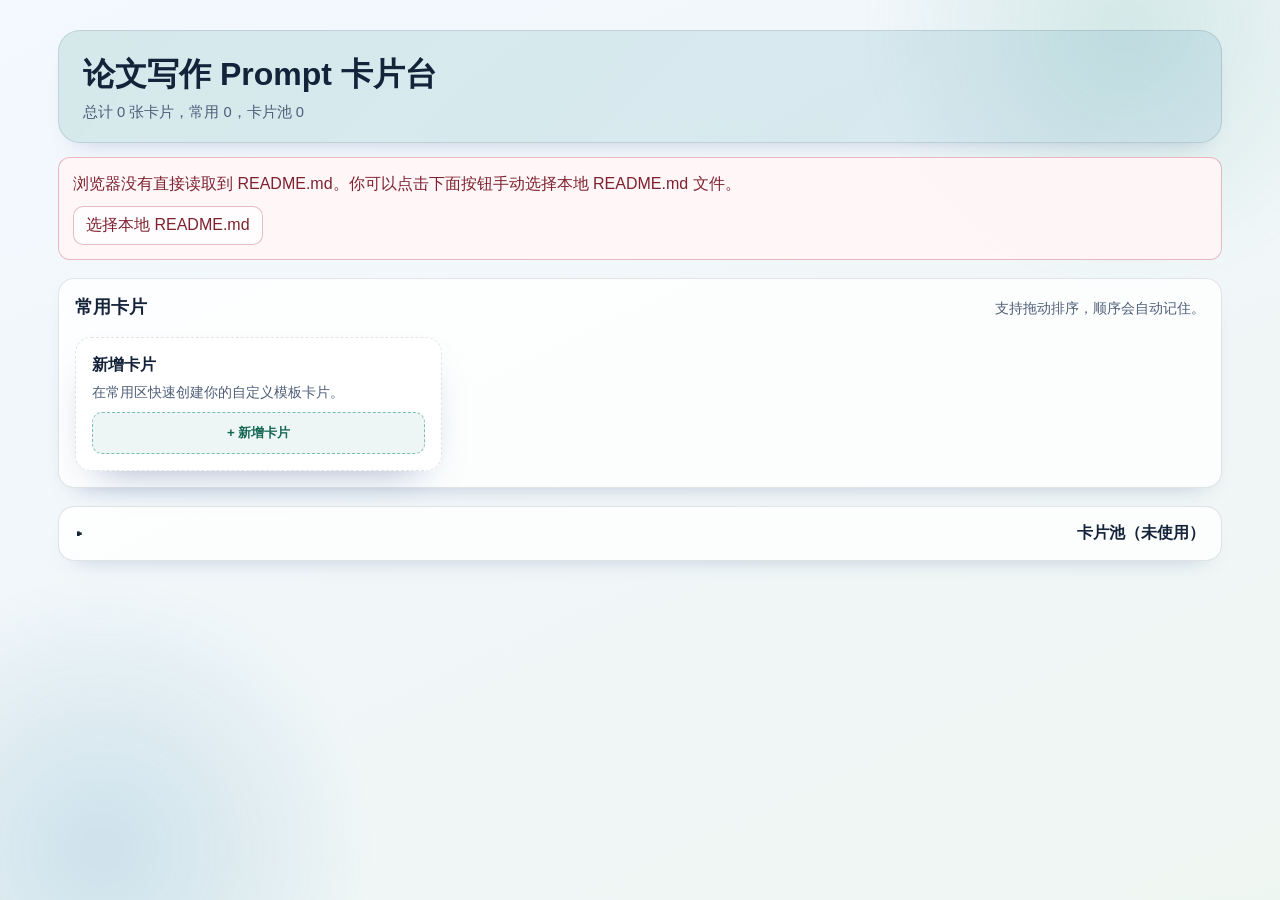
==== index.html @ b2014d8d "add" ====
<!DOCTYPE html>
<html lang="zh-CN">
  <head>
    <meta charset="UTF-8" />
    <meta name="viewport" content="width=device-width, initial-scale=1.0" />
    <title>AI 写作 Prompt 卡片台</title>
    <link rel="stylesheet" href="./styles.css" />
  </head>
  <body>
    <div class="bg-layer bg-layer-a" aria-hidden="true"></div>
    <div class="bg-layer bg-layer-b" aria-hidden="true"></div>
    <main class="page">
      <header class="hero">
        <h1>论文写作 Prompt 卡片台</h1>
        <p id="cardCount" class="card-count">加载中...</p>
      </header>

      <section id="notice" class="notice hidden" aria-live="polite">
        <p id="noticeText"></p>
        <label for="manualFile" class="manual-load-btn hidden">选择本地 README.md</label>
        <input id="manualFile" type="file" accept=".md,text/markdown" class="hidden" />
      </section>

      <section class="zone common-zone" aria-label="常用卡片区">
        <div class="zone-head">
          <h2>常用卡片</h2>
          <p>支持拖动排序，顺序会自动记住。</p>
        </div>
        <section id="commonRoot" class="cards" aria-label="常用卡片列表"></section>
      </section>

      <details id="poolPanel" class="zone pool-zone">
        <summary>
          <span>卡片池（未使用）</span>
        </summary>
        <section id="poolRoot" class="cards" aria-label="卡片池列表"></section>
      </details>
    </main>

    <template id="cardTemplate">
      <article class="card">
        <header class="card-head">
          <div class="card-head-top">
            <h2 class="card-title"></h2>
            <div class="card-icon-actions">
              <button class="icon-btn edit-btn" type="button" aria-label="修改卡片" title="修改卡片">
                <svg viewBox="0 0 24 24" aria-hidden="true">
                  <path d="M3 17.25V21h3.75L19.81 7.94l-3.75-3.75L3 17.25zm14.71-9.04a1 1 0 0 0 0-1.41l-1.5-1.5a1 1 0 0 0-1.41 0l-1.13 1.12 3.75 3.75 1.29-1.96z"/>
                </svg>
              </button>
              <button class="icon-btn clear-input-btn" type="button" aria-label="清空输入" title="清空输入">
                <svg viewBox="0 0 24 24" aria-hidden="true">
                  <path d="M12 5V1L7 6l5 5V7c3.31 0 6 2.69 6 6 0 1.01-.25 1.97-.7 2.8l1.46 1.46A7.92 7.92 0 0 0 20 13c0-4.42-3.58-8-8-8zm-6 6c0-1.01.25-1.97.7-2.8L5.24 6.74A7.92 7.92 0 0 0 4 11c0 4.42 3.58 8 8 8v4l5-5-5-5v4c-3.31 0-6-2.69-6-6z"/>
                </svg>
              </button>
              <button class="icon-btn delete-btn hidden" type="button" aria-label="删除卡片" title="删除卡片">
                <svg viewBox="0 0 24 24" aria-hidden="true">
                  <path d="M6 7h12l-1 14H7L6 7zm3-3h6l1 1h4v2H4V5h4l1-1z"/>
                </svg>
              </button>
            </div>
          </div>
          <p class="card-subtitle"></p>
        </header>
        <textarea class="card-input" placeholder="把要处理的内容贴在这里..."></textarea>
        <div class="card-actions">
          <button class="copy-btn" type="button">复制模板 + 输入</button>
          <button class="toggle-btn" type="button"></button>
        </div>
        <section class="edit-panel hidden">
          <label>
            标题
            <input class="edit-title" type="text" />
          </label>
          <label>
            模板内容
            <textarea class="edit-prompt"></textarea>
          </label>
          <div class="edit-actions">
            <button class="save-edit-btn" type="button">保存修改</button>
            <button class="cancel-edit-btn" type="button">取消</button>
          </div>
        </section>
        <p class="copy-status" aria-live="polite"></p>
        <details class="prompt-preview">
          <summary>查看模板</summary>
          <pre></pre>
        </details>
      </article>
    </template>

    <script src="./app.js"></script>
  </body>
</html>
---- styles.css ----
:root {
  --bg: #f4f8ff;
  --bg-alt: #eef6f2;
  --text: #14223a;
  --muted: #4e5e79;
  --surface: rgba(255, 255, 255, 0.8);
  --surface-strong: rgba(255, 255, 255, 0.95);
  --border: rgba(20, 34, 58, 0.12);
  --border-strong: rgba(20, 34, 58, 0.2);
  --accent: #1f8f78;
  --accent-strong: #14745f;
  --danger: #be4458;
  --radius-xl: 22px;
  --radius-lg: 16px;
  --radius-md: 12px;
  --shadow-lg: 0 18px 40px -24px rgba(21, 52, 120, 0.5);
  --shadow-md: 0 12px 24px -18px rgba(21, 52, 120, 0.35);
  --font-main: "IBM Plex Sans", "Avenir Next", "PingFang SC", "Noto Sans CJK SC",
    "Microsoft YaHei", sans-serif;
  --font-code: "JetBrains Mono", "Fira Code", "SFMono-Regular", Consolas, monospace;
}

*,
*::before,
*::after {
  box-sizing: border-box;
}

html,
body {
  margin: 0;
  min-height: 100%;
}

body {
  position: relative;
  overflow-x: hidden;
  background: linear-gradient(155deg, var(--bg) 0%, var(--bg-alt) 100%);
  color: var(--text);
  font-family: var(--font-main);
}

.bg-layer {
  position: fixed;
  pointer-events: none;
  inset: auto;
  width: 40vmax;
  aspect-ratio: 1;
  border-radius: 50%;
  filter: blur(16px);
  opacity: 0.18;
  z-index: 0;
}

.bg-layer-a {
  top: -18vmax;
  right: -8vmax;
  background: radial-gradient(circle at center, #47a58f 0%, transparent 72%);
}

.bg-layer-b {
  bottom: -16vmax;
  left: -12vmax;
  background: radial-gradient(circle at center, #2f82b8 0%, transparent 76%);
}

.page {
  position: relative;
  z-index: 1;
  max-width: 1200px;
  margin: 0 auto;
  padding: 30px 18px 60px;
}

.hero {
  padding: 24px 24px 20px;
  border-radius: var(--radius-xl);
  background: linear-gradient(135deg, rgba(31, 143, 120, 0.14), rgba(47, 130, 184, 0.12));
  border: 1px solid var(--border);
  box-shadow: var(--shadow-md);
}

.hero h1 {
  margin: 0;
  font-size: clamp(1.55rem, 2.5vw, 2.2rem);
  line-height: 1.2;
}

.card-count {
  margin: 10px 0 0;
  color: var(--muted);
  font-size: 0.92rem;
}

.notice {
  margin-top: 14px;
  padding: 14px;
  border-radius: var(--radius-md);
  border: 1px solid rgba(190, 68, 88, 0.35);
  background: rgba(255, 245, 247, 0.9);
  color: #7f2230;
}

.notice p {
  margin: 0;
  line-height: 1.5;
}

.manual-load-btn {
  display: inline-flex;
  margin-top: 10px;
  cursor: pointer;
  border-radius: 10px;
  border: 1px solid rgba(190, 68, 88, 0.35);
  padding: 8px 12px;
  background: rgba(255, 255, 255, 0.85);
}

.cards {
  margin-top: 18px;
  display: grid;
  grid-template-columns: repeat(auto-fill, minmax(280px, 1fr));
  gap: 14px;
}

.zone {
  margin-top: 18px;
  padding: 16px;
  border-radius: var(--radius-lg);
  background: var(--surface);
  border: 1px solid var(--border);
  box-shadow: var(--shadow-md);
}

.zone-head {
  display: flex;
  justify-content: space-between;
  align-items: baseline;
  gap: 10px;
}

.zone-head h2 {
  margin: 0;
  font-size: 1.1rem;
}

.zone-head p {
  margin: 0;
  color: var(--muted);
  font-size: 0.86rem;
}

.pool-zone summary {
  display: flex;
  justify-content: space-between;
  align-items: center;
  cursor: pointer;
  font-weight: 700;
}

.pool-zone summary::-webkit-details-marker {
  display: none;
}

.pool-zone summary::before {
  content: "▸";
  display: inline-block;
  margin-right: 8px;
  transition: transform 120ms ease;
}

.pool-zone[open] summary::before {
  transform: rotate(90deg);
}

.card {
  padding: 16px;
  border-radius: var(--radius-lg);
  border: 1px solid var(--border);
  background: var(--surface);
  box-shadow: var(--shadow-lg);
  backdrop-filter: blur(8px);
  display: flex;
  flex-direction: column;
  gap: 10px;
  transform: translateY(8px);
  opacity: 0;
  animation: enter 340ms ease forwards;
  animation-delay: var(--delay, 0ms);
}

@keyframes enter {
  to {
    transform: translateY(0);
    opacity: 1;
  }
}

.card-head {
  min-height: 56px;
}

.card-head-top {
  display: flex;
  align-items: flex-start;
  justify-content: space-between;
  gap: 8px;
}

.card-title {
  margin: 0;
  font-size: 1.04rem;
  line-height: 1.32;
  flex: 1;
}

.card-subtitle {
  margin: 6px 0 0;
  color: var(--muted);
  font-size: 0.83rem;
}

.card-icon-actions {
  display: flex;
  gap: 6px;
}

.icon-btn {
  width: 30px;
  height: 30px;
  border-radius: 9px;
  border: 1px solid var(--border);
  background: #fff;
  color: #1f3457;
  display: inline-flex;
  align-items: center;
  justify-content: center;
  cursor: pointer;
  padding: 0;
}

.icon-btn svg {
  width: 16px;
  height: 16px;
  fill: currentColor;
}

.icon-btn:hover {
  background: rgba(47, 130, 184, 0.08);
  border-color: rgba(47, 130, 184, 0.28);
}

.clear-input-btn:hover {
  background: rgba(47, 130, 184, 0.12);
  border-color: rgba(47, 130, 184, 0.34);
  color: #1e6089;
}

.delete-btn {
  color: #9d3040;
  border-color: rgba(190, 68, 88, 0.32);
}

.delete-btn:hover {
  background: rgba(190, 68, 88, 0.12);
  border-color: rgba(190, 68, 88, 0.38);
}

.card-input {
  min-height: 125px;
  resize: vertical;
  border-radius: var(--radius-md);
  border: 1px solid var(--border);
  padding: 10px 12px;
  font-size: 0.94rem;
  line-height: 1.5;
  font-family: var(--font-main);
  color: var(--text);
  background: var(--surface-strong);
  outline: none;
}

.card-input:focus {
  border-color: rgba(47, 130, 184, 0.5);
  box-shadow: 0 0 0 3px rgba(47, 130, 184, 0.18);
}

.card-actions {
  display: flex;
  gap: 8px;
}

.card-actions button {
  flex: 1;
  min-height: 38px;
  border-radius: 10px;
  border: 1px solid transparent;
  cursor: pointer;
  font-weight: 600;
  font-size: 0.88rem;
  transition: transform 80ms ease, filter 140ms ease, box-shadow 140ms ease;
}

.card-actions button:active {
  transform: translateY(1px);
}

.copy-btn {
  background: linear-gradient(140deg, var(--accent), var(--accent-strong));
  color: #fff;
  box-shadow: 0 10px 18px -12px rgba(31, 143, 120, 0.8);
}

.copy-btn:hover {
  filter: brightness(1.04);
}

.toggle-btn.secondary {
  background: rgba(47, 130, 184, 0.1);
  color: #1e6089;
  border-color: rgba(47, 130, 184, 0.24);
}

.toggle-btn.warning {
  background: rgba(190, 68, 88, 0.1);
  color: #9d3040;
  border-color: rgba(190, 68, 88, 0.24);
}

.edit-panel {
  padding: 10px;
  border-radius: 10px;
  border: 1px dashed var(--border-strong);
  background: rgba(255, 255, 255, 0.72);
}

.edit-panel label {
  display: block;
  font-size: 0.82rem;
  color: var(--muted);
}

.edit-panel label + label {
  margin-top: 8px;
}

.edit-panel input,
.edit-panel textarea {
  width: 100%;
  margin-top: 6px;
  border-radius: 8px;
  border: 1px solid var(--border);
  background: #fff;
  padding: 8px 10px;
  font-size: 0.9rem;
  color: var(--text);
  font-family: var(--font-main);
}

.edit-panel textarea {
  min-height: 120px;
  resize: vertical;
}

.edit-actions {
  margin-top: 8px;
  display: flex;
  gap: 8px;
}

.edit-actions button {
  flex: 1;
  min-height: 34px;
  border-radius: 8px;
  border: 1px solid var(--border);
  background: #fff;
  font-weight: 600;
  cursor: pointer;
}

.save-edit-btn {
  background: rgba(31, 143, 120, 0.1) !important;
  border-color: rgba(31, 143, 120, 0.28) !important;
  color: #166854;
}

.add-card {
  justify-content: center;
  border-style: dashed;
}

.add-card-head h3 {
  margin: 0;
  font-size: 1.02rem;
}

.add-card-head p {
  margin: 8px 0 0;
  color: var(--muted);
  font-size: 0.86rem;
}

.open-add-btn {
  width: 100%;
  min-height: 42px;
  border-radius: 10px;
  border: 1px dashed rgba(31, 143, 120, 0.55);
  background: rgba(31, 143, 120, 0.08);
  color: #166854;
  font-weight: 700;
  cursor: pointer;
}

.add-form {
  margin-top: 6px;
  border-top: 1px dashed var(--border);
  padding-top: 10px;
}

.add-form label {
  display: block;
  font-size: 0.82rem;
  color: var(--muted);
}

.add-form label + label {
  margin-top: 8px;
}

.add-form input,
.add-form textarea {
  width: 100%;
  margin-top: 6px;
  border-radius: 8px;
  border: 1px solid var(--border);
  background: #fff;
  padding: 8px 10px;
  font-size: 0.9rem;
  color: var(--text);
  font-family: var(--font-main);
}

.add-form textarea {
  min-height: 120px;
  resize: vertical;
}

.add-form-actions {
  margin-top: 8px;
  display: flex;
  gap: 8px;
}

.add-form-actions button {
  flex: 1;
  min-height: 34px;
  border-radius: 8px;
  border: 1px solid var(--border);
  background: #fff;
  font-weight: 600;
  cursor: pointer;
}

.create-btn {
  background: rgba(31, 143, 120, 0.1) !important;
  border-color: rgba(31, 143, 120, 0.3) !important;
  color: #166854;
}

.add-status {
  min-height: 1.2em;
  margin: 8px 0 0;
  font-size: 0.82rem;
  color: var(--muted);
}

.add-status.error {
  color: var(--danger);
}

.copy-status {
  min-height: 1.2em;
  margin: 0;
  font-size: 0.82rem;
  color: var(--muted);
}

.copy-status.success {
  color: var(--accent-strong);
}

.copy-status.error {
  color: var(--danger);
}

.prompt-preview {
  margin-top: 2px;
  border-top: 1px dashed var(--border);
  padding-top: 8px;
}

.prompt-preview summary {
  cursor: pointer;
  color: var(--muted);
  font-size: 0.83rem;
}

.prompt-preview pre {
  margin: 8px 0 0;
  max-height: 220px;
  overflow: auto;
  white-space: pre-wrap;
  font-size: 0.8rem;
  line-height: 1.5;
  padding: 10px;
  border-radius: 10px;
  background: rgba(15, 26, 44, 0.92);
  color: #dce9ff;
  font-family: var(--font-code);
}

.hidden {
  display: none !important;
}

.empty-tip {
  margin: 4px 0;
  color: var(--muted);
  font-size: 0.9rem;
}

.card.draggable {
  cursor: grab;
}

.card.dragging {
  opacity: 0.48;
}

.card.drag-over {
  outline: 2px dashed rgba(31, 143, 120, 0.5);
  outline-offset: 2px;
}

@media (max-width: 720px) {
  .page {
    padding: 22px 12px 48px;
  }

  .hero {
    padding: 18px 16px;
  }

  .cards {
    grid-template-columns: 1fr;
    gap: 12px;
  }

  .zone-head {
    flex-direction: column;
    align-items: flex-start;
  }

  .pool-zone summary {
    align-items: flex-start;
    gap: 8px;
    flex-direction: column;
  }
}
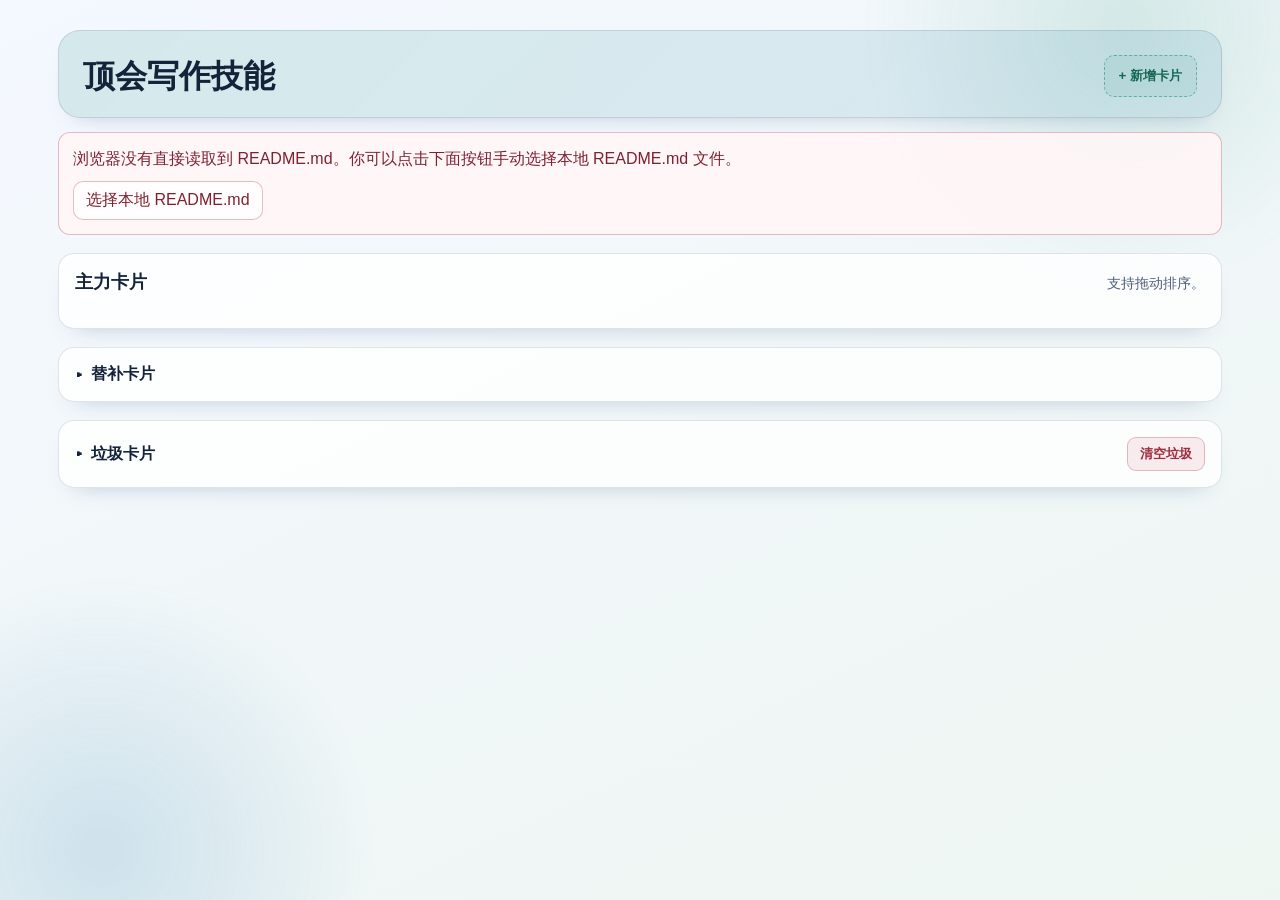
==== commit bbfc69c8: "Refine card workflow UI and add trash section behavior" ====
--- a/index.html
+++ b/index.html
@@ -3,7 +3,7 @@
   <head>
     <meta charset="UTF-8" />
     <meta name="viewport" content="width=device-width, initial-scale=1.0" />
-    <title>AI 写作 Prompt 卡片台</title>
+    <title>顶会写作技能</title>
     <link rel="stylesheet" href="./styles.css" />
   </head>
   <body>
@@ -11,8 +11,10 @@
     <div class="bg-layer bg-layer-b" aria-hidden="true"></div>
     <main class="page">
       <header class="hero">
-        <h1>论文写作 Prompt 卡片台</h1>
-        <p id="cardCount" class="card-count">加载中...</p>
+        <div class="hero-head">
+          <h1>顶会写作技能</h1>
+          <button id="openAddBtn" class="open-add-btn" type="button">+ 新增卡片</button>
+        </div>
       </header>
 
       <section id="notice" class="notice hidden" aria-live="polite">
@@ -21,21 +23,61 @@
         <input id="manualFile" type="file" accept=".md,text/markdown" class="hidden" />
       </section>
 
-      <section class="zone common-zone" aria-label="常用卡片区">
+      <section class="zone common-zone" aria-label="主力卡片区">
         <div class="zone-head">
-          <h2>常用卡片</h2>
-          <p>支持拖动排序，顺序会自动记住。</p>
+          <div class="zone-head-main">
+            <h2>主力卡片</h2>
+          </div>
+          <p>支持拖动排序。</p>
         </div>
-        <section id="commonRoot" class="cards" aria-label="常用卡片列表"></section>
+        <section id="commonRoot" class="cards" aria-label="主力卡片列表"></section>
       </section>
 
       <details id="poolPanel" class="zone pool-zone">
         <summary>
-          <span>卡片池（未使用）</span>
+          <span>替补卡片</span>
         </summary>
-        <section id="poolRoot" class="cards" aria-label="卡片池列表"></section>
+        <section id="poolRoot" class="cards" aria-label="替补卡片列表"></section>
+      </details>
+
+      <details id="trashPanel" class="zone trash-zone">
+        <summary>
+          <span>垃圾卡片</span>
+          <button id="clearTrashBtn" class="clear-trash-btn" type="button">清空垃圾</button>
+        </summary>
+        <section id="trashRoot" class="cards" aria-label="垃圾卡片列表"></section>
       </details>
     </main>
+
+    <div id="addModal" class="modal hidden" role="dialog" aria-modal="true" aria-labelledby="addModalTitle">
+      <div id="addModalMask" class="modal-mask"></div>
+      <section class="modal-panel">
+        <h3 id="addModalTitle">新增卡片</h3>
+        <details class="meta-template-panel">
+          <summary>
+            <span>元模板</span>
+            <span id="metaStatusText" class="meta-status"></span>
+          </summary>
+          <textarea id="metaTemplateInput" readonly></textarea>
+        </details>
+        <label>
+          需求
+          <textarea id="metaNeedInput" placeholder="例如：把论文 Introduction 压缩成顶会风格 Abstract，300字内。"></textarea>
+        </label>
+        <div class="add-form-actions">
+          <button id="copyMetaBtn" class="create-btn" type="button">复制元模板 + 需求</button>
+        </div>
+        <label>
+          Skills
+          <textarea id="addPromptInput" placeholder="粘贴 AI 返回内容：第一行写标题，后续写完整 skills 模板。"></textarea>
+        </label>
+        <div class="add-form-actions">
+          <button id="createCardBtn" class="create-btn" type="button">创建卡片</button>
+          <button id="cancelAddBtn" type="button">取消</button>
+        </div>
+        <p id="addStatusText" class="add-status"></p>
+      </section>
+    </div>
 
     <template id="cardTemplate">
       <article class="card">
@@ -64,7 +106,7 @@
         </header>
         <textarea class="card-input" placeholder="把要处理的内容贴在这里..."></textarea>
         <div class="card-actions">
-          <button class="copy-btn" type="button">复制模板 + 输入</button>
+          <button class="copy-btn" type="button">复制全部</button>
           <button class="toggle-btn" type="button"></button>
         </div>
         <section class="edit-panel hidden">
--- a/styles.css
+++ b/styles.css
@@ -80,16 +80,17 @@
   box-shadow: var(--shadow-md);
 }
 
+.hero-head {
+  display: flex;
+  align-items: center;
+  justify-content: space-between;
+  gap: 12px;
+}
+
 .hero h1 {
   margin: 0;
   font-size: clamp(1.55rem, 2.5vw, 2.2rem);
   line-height: 1.2;
-}
-
-.card-count {
-  margin: 10px 0 0;
-  color: var(--muted);
-  font-size: 0.92rem;
 }
 
 .notice {
@@ -119,7 +120,7 @@
 .cards {
   margin-top: 18px;
   display: grid;
-  grid-template-columns: repeat(auto-fill, minmax(280px, 1fr));
+  grid-template-columns: repeat(4, minmax(0, 1fr));
   gap: 14px;
 }
 
@@ -144,33 +145,62 @@
   font-size: 1.1rem;
 }
 
+.zone-head-main {
+  display: flex;
+  align-items: center;
+}
+
 .zone-head p {
   margin: 0;
   color: var(--muted);
   font-size: 0.86rem;
-}
-
-.pool-zone summary {
-  display: flex;
-  justify-content: space-between;
+  margin-left: auto;
+}
+
+.clear-trash-btn {
+  min-height: 34px;
+  padding: 0 12px;
+  border-radius: 9px;
+  border: 1px solid rgba(190, 68, 88, 0.32);
+  background: rgba(190, 68, 88, 0.1);
+  color: #9d3040;
+  font-weight: 600;
+  cursor: pointer;
+}
+
+.pool-zone > summary,
+.trash-zone > summary {
+  display: flex;
+  justify-content: flex-start;
   align-items: center;
   cursor: pointer;
   font-weight: 700;
 }
 
-.pool-zone summary::-webkit-details-marker {
+.pool-zone > summary::-webkit-details-marker,
+.trash-zone > summary::-webkit-details-marker {
   display: none;
 }
 
-.pool-zone summary::before {
+.pool-zone > summary::before,
+.trash-zone > summary::before {
   content: "▸";
   display: inline-block;
   margin-right: 8px;
   transition: transform 120ms ease;
 }
 
-.pool-zone[open] summary::before {
+.pool-zone[open] > summary::before,
+.trash-zone[open] > summary::before {
   transform: rotate(90deg);
+}
+
+.trash-zone > summary {
+  justify-content: flex-start;
+}
+
+.trash-zone .clear-trash-btn {
+  margin-left: auto;
 }
 
 .card {
@@ -182,7 +212,7 @@
   backdrop-filter: blur(8px);
   display: flex;
   flex-direction: column;
-  gap: 10px;
+  gap: 8px;
   transform: translateY(8px);
   opacity: 0;
   animation: enter 340ms ease forwards;
@@ -197,7 +227,7 @@
 }
 
 .card-head {
-  min-height: 56px;
+  min-height: 0;
 }
 
 .card-head-top {
@@ -401,7 +431,9 @@
 }
 
 .open-add-btn {
-  width: 100%;
+  width: auto;
+  padding: 0 14px;
+  white-space: nowrap;
   min-height: 42px;
   border-radius: 10px;
   border: 1px dashed rgba(31, 143, 120, 0.55);
@@ -411,24 +443,96 @@
   cursor: pointer;
 }
 
-.add-form {
-  margin-top: 6px;
-  border-top: 1px dashed var(--border);
-  padding-top: 10px;
-}
-
-.add-form label {
+.modal {
+  position: fixed;
+  inset: 0;
+  z-index: 30;
+  display: grid;
+  place-items: center;
+}
+
+.modal-mask {
+  position: absolute;
+  inset: 0;
+  background: rgba(8, 16, 28, 0.45);
+  backdrop-filter: blur(2px);
+}
+
+.modal-panel {
+  position: relative;
+  width: min(760px, calc(100vw - 28px));
+  max-height: calc(100vh - 36px);
+  overflow: auto;
+  padding: 14px;
+  border-radius: 14px;
+  border: 1px solid var(--border);
+  background: var(--surface-strong);
+  box-shadow: var(--shadow-lg);
+}
+
+.modal-panel h3 {
+  margin: 0 0 8px;
+  font-size: 1.02rem;
+}
+
+.meta-template-panel {
+  margin: 2px 0 8px;
+  border: 1px dashed var(--border);
+  border-radius: 10px;
+  padding: 8px 10px;
+  background: rgba(255, 255, 255, 0.7);
+}
+
+.meta-template-panel > summary {
+  list-style: none;
+  display: flex;
+  align-items: center;
+  justify-content: space-between;
+  gap: 10px;
+  cursor: pointer;
+  font-size: 0.9rem;
+  font-weight: 600;
+}
+
+.meta-template-panel > summary::-webkit-details-marker {
+  display: none;
+}
+
+.meta-template-panel > summary::before {
+  content: "▸";
+  margin-right: 8px;
+  transition: transform 120ms ease;
+}
+
+.meta-template-panel[open] > summary::before {
+  transform: rotate(90deg);
+}
+
+.meta-status {
+  font-size: 0.8rem;
+  color: var(--muted);
+}
+
+.meta-status.success {
+  color: var(--accent-strong);
+}
+
+.meta-status.error {
+  color: var(--danger);
+}
+
+.modal-panel label {
   display: block;
   font-size: 0.82rem;
   color: var(--muted);
 }
 
-.add-form label + label {
+.modal-panel label + label {
   margin-top: 8px;
 }
 
-.add-form input,
-.add-form textarea {
+.modal-panel input,
+.modal-panel textarea {
   width: 100%;
   margin-top: 6px;
   border-radius: 8px;
@@ -440,9 +544,22 @@
   font-family: var(--font-main);
 }
 
-.add-form textarea {
+.modal-panel textarea {
   min-height: 120px;
   resize: vertical;
+}
+
+#metaTemplateInput {
+  margin-top: 8px;
+  min-height: 280px;
+  font-family: var(--font-code);
+  font-size: 0.8rem;
+  line-height: 1.5;
+  background: rgba(245, 248, 255, 0.95);
+}
+
+#metaNeedInput {
+  min-height: 110px;
 }
 
 .add-form-actions {
@@ -476,6 +593,10 @@
 
 .add-status.error {
   color: var(--danger);
+}
+
+.add-status.success {
+  color: var(--accent-strong);
 }
 
 .copy-status {
@@ -542,6 +663,18 @@
   outline-offset: 2px;
 }
 
+@media (max-width: 1180px) {
+  .cards {
+    grid-template-columns: repeat(3, minmax(0, 1fr));
+  }
+}
+
+@media (max-width: 920px) {
+  .cards {
+    grid-template-columns: repeat(2, minmax(0, 1fr));
+  }
+}
+
 @media (max-width: 720px) {
   .page {
     padding: 22px 12px 48px;
@@ -551,6 +684,11 @@
     padding: 18px 16px;
   }
 
+  .hero-head {
+    align-items: flex-start;
+    flex-direction: column;
+  }
+
   .cards {
     grid-template-columns: 1fr;
     gap: 12px;
@@ -561,9 +699,11 @@
     align-items: flex-start;
   }
 
-  .pool-zone summary {
+  .pool-zone > summary,
+  .trash-zone > summary {
     align-items: flex-start;
     gap: 8px;
     flex-direction: column;
   }
-}
+
+}
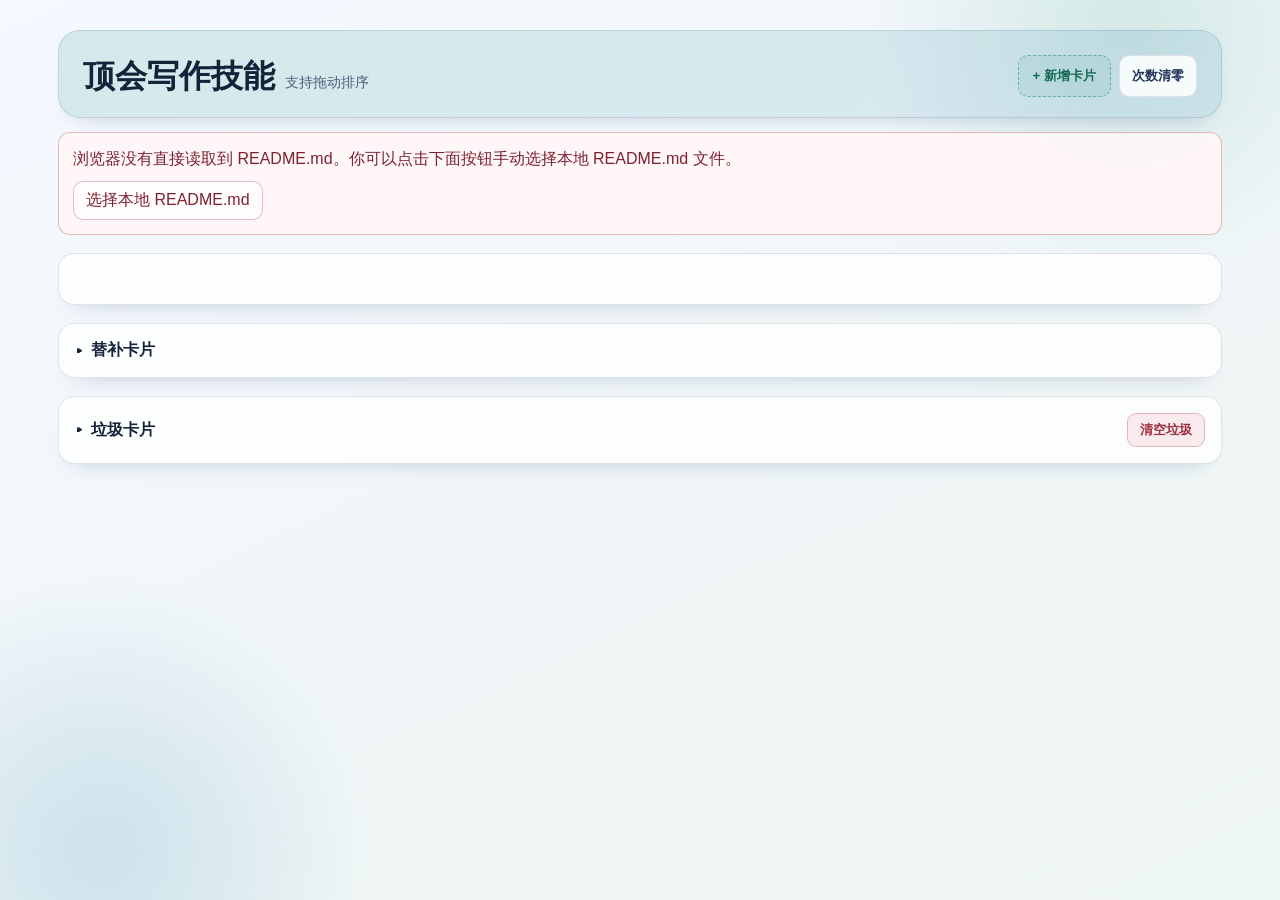
==== commit 4ba8052b: "Add usage reset action in hero and wire usage reset logic" ====
--- a/index.html
+++ b/index.html
@@ -12,8 +12,14 @@
     <main class="page">
       <header class="hero">
         <div class="hero-head">
-          <h1>顶会写作技能</h1>
-          <button id="openAddBtn" class="open-add-btn" type="button">+ 新增卡片</button>
+          <div class="hero-title-wrap">
+            <h1>顶会写作技能</h1>
+            <span class="hero-tip">支持拖动排序</span>
+          </div>
+          <div class="hero-actions">
+            <button id="openAddBtn" class="open-add-btn" type="button">+ 新增卡片</button>
+            <button id="resetUsageBtn" class="reset-usage-btn" type="button">次数清零</button>
+          </div>
         </div>
       </header>
 
@@ -24,12 +30,6 @@
       </section>
 
       <section class="zone common-zone" aria-label="主力卡片区">
-        <div class="zone-head">
-          <div class="zone-head-main">
-            <h2>主力卡片</h2>
-          </div>
-          <p>支持拖动排序。</p>
-        </div>
         <section id="commonRoot" class="cards" aria-label="主力卡片列表"></section>
       </section>
 
--- a/styles.css
+++ b/styles.css
@@ -87,10 +87,22 @@
   gap: 12px;
 }
 
+.hero-title-wrap {
+  display: flex;
+  align-items: baseline;
+  gap: 10px;
+}
+
 .hero h1 {
   margin: 0;
   font-size: clamp(1.55rem, 2.5vw, 2.2rem);
   line-height: 1.2;
+}
+
+.hero-tip {
+  color: var(--muted);
+  font-size: 0.86rem;
+  white-space: nowrap;
 }
 
 .notice {
@@ -443,6 +455,23 @@
   cursor: pointer;
 }
 
+.hero-actions {
+  display: flex;
+  align-items: center;
+  gap: 8px;
+}
+
+.reset-usage-btn {
+  min-height: 42px;
+  padding: 0 12px;
+  border-radius: 10px;
+  border: 1px solid var(--border);
+  background: rgba(255, 255, 255, 0.86);
+  color: #1f3457;
+  font-weight: 600;
+  cursor: pointer;
+}
+
 .modal {
   position: fixed;
   inset: 0;
@@ -621,9 +650,20 @@
 }
 
 .prompt-preview summary {
+  display: flex;
+  align-items: center;
+  justify-content: space-between;
+  gap: 8px;
   cursor: pointer;
   color: var(--muted);
   font-size: 0.83rem;
+}
+
+.usage-count {
+  margin-left: auto;
+  color: var(--muted);
+  font-size: 0.78rem;
+  white-space: nowrap;
 }
 
 .prompt-preview pre {
@@ -689,6 +729,10 @@
     flex-direction: column;
   }
 
+  .hero-title-wrap {
+    flex-wrap: nowrap;
+  }
+
   .cards {
     grid-template-columns: 1fr;
     gap: 12px;
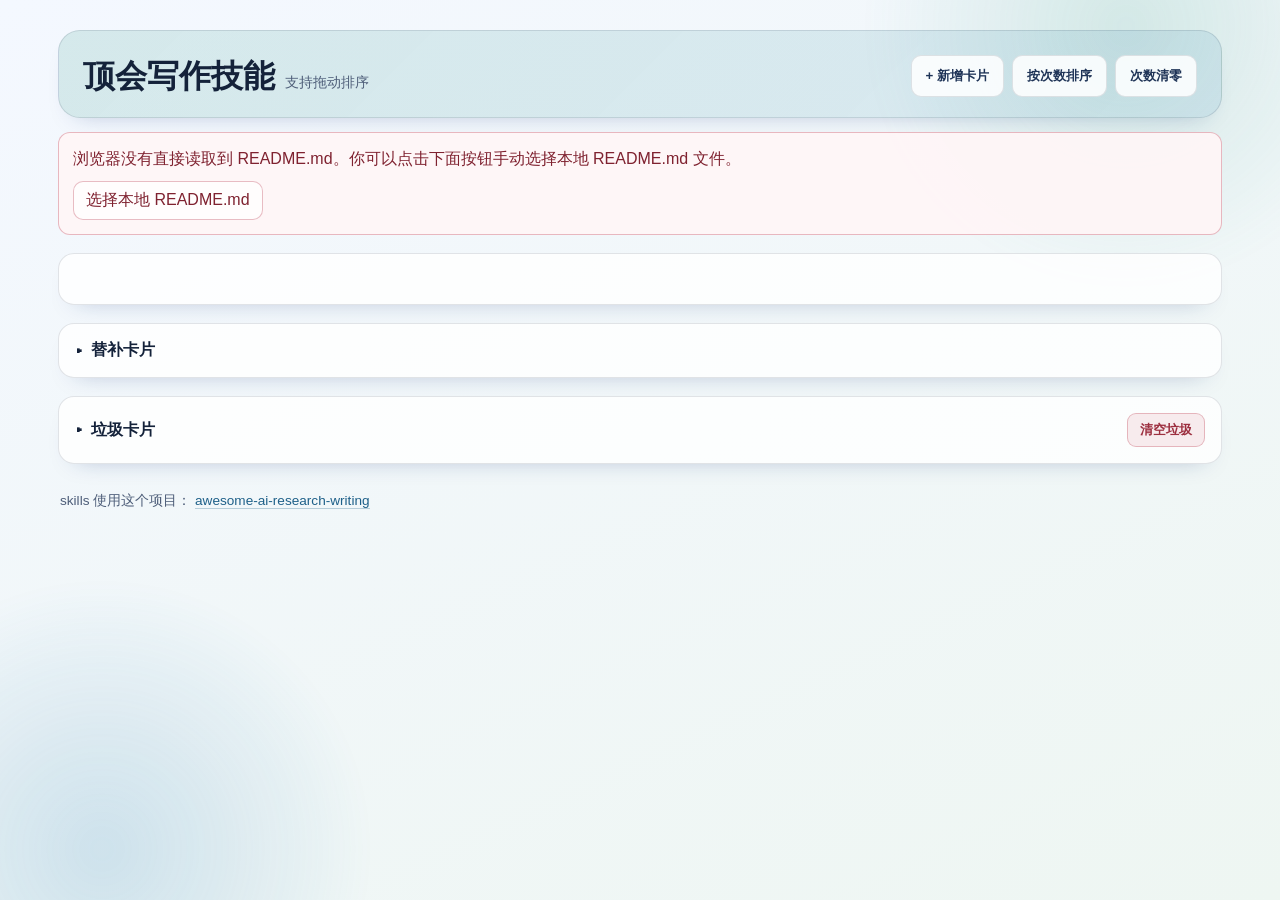
==== commit e7f10b46: "Refine sorting behavior and unify top-right action button styles" ====
--- a/index.html
+++ b/index.html
@@ -18,6 +18,7 @@
           </div>
           <div class="hero-actions">
             <button id="openAddBtn" class="open-add-btn" type="button">+ 新增卡片</button>
+            <button id="toggleUsageSortBtn" class="reset-usage-btn" type="button">按次数排序</button>
             <button id="resetUsageBtn" class="reset-usage-btn" type="button">次数清零</button>
           </div>
         </div>
@@ -47,6 +48,13 @@
         </summary>
         <section id="trashRoot" class="cards" aria-label="垃圾卡片列表"></section>
       </details>
+
+      <footer class="page-footer">
+        <span>skills 使用这个项目：</span>
+        <a href="https://github.com/Leey21/awesome-ai-research-writing" target="_blank" rel="noopener noreferrer">
+          awesome-ai-research-writing
+        </a>
+      </footer>
     </main>
 
     <div id="addModal" class="modal hidden" role="dialog" aria-modal="true" aria-labelledby="addModalTitle">
--- a/styles.css
+++ b/styles.css
@@ -145,6 +145,23 @@
   box-shadow: var(--shadow-md);
 }
 
+.page-footer {
+  margin-top: 18px;
+  padding: 10px 2px 2px;
+  color: var(--muted);
+  font-size: 0.85rem;
+}
+
+.page-footer a {
+  color: #1e6089;
+  text-decoration: none;
+  border-bottom: 1px solid rgba(30, 96, 137, 0.28);
+}
+
+.page-footer a:hover {
+  border-bottom-color: rgba(30, 96, 137, 0.55);
+}
+
 .zone-head {
   display: flex;
   justify-content: space-between;
@@ -231,6 +248,12 @@
   animation-delay: var(--delay, 0ms);
 }
 
+body.no-enter-anim .card {
+  animation: none !important;
+  transform: none !important;
+  opacity: 1 !important;
+}
+
 @keyframes enter {
   to {
     transform: translateY(0);
@@ -442,34 +465,29 @@
   font-size: 0.86rem;
 }
 
-.open-add-btn {
+.hero-actions {
+  display: flex;
+  align-items: center;
+  gap: 8px;
+}
+
+.hero-actions button {
   width: auto;
-  padding: 0 14px;
   white-space: nowrap;
   min-height: 42px;
-  border-radius: 10px;
-  border: 1px dashed rgba(31, 143, 120, 0.55);
-  background: rgba(31, 143, 120, 0.08);
-  color: #166854;
-  font-weight: 700;
-  cursor: pointer;
-}
-
-.hero-actions {
-  display: flex;
-  align-items: center;
-  gap: 8px;
-}
-
-.reset-usage-btn {
-  min-height: 42px;
-  padding: 0 12px;
+  padding: 0 14px;
   border-radius: 10px;
   border: 1px solid var(--border);
   background: rgba(255, 255, 255, 0.86);
   color: #1f3457;
   font-weight: 600;
   cursor: pointer;
+  transition: background 140ms ease, border-color 140ms ease;
+}
+
+.hero-actions button:hover {
+  background: rgba(255, 255, 255, 0.98);
+  border-color: var(--border-strong);
 }
 
 .modal {
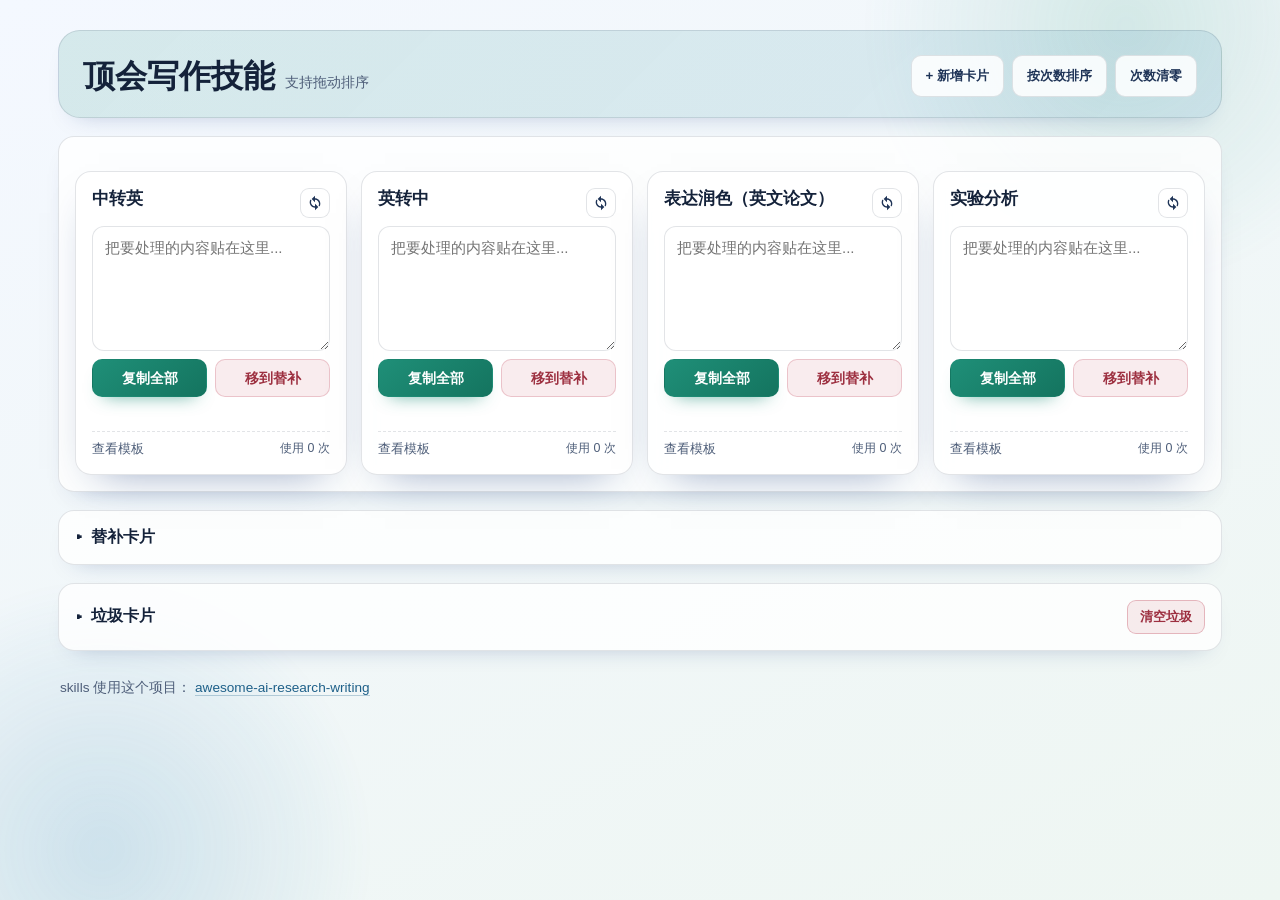
==== commit c3239f6c: "Switch to skills.md data source and rewrite README as site docs" ====
--- a/index.html
+++ b/index.html
@@ -26,7 +26,7 @@
 
       <section id="notice" class="notice hidden" aria-live="polite">
         <p id="noticeText"></p>
-        <label for="manualFile" class="manual-load-btn hidden">选择本地 README.md</label>
+        <label for="manualFile" class="manual-load-btn hidden">选择本地 skills.md</label>
         <input id="manualFile" type="file" accept=".md,text/markdown" class="hidden" />
       </section>
 
